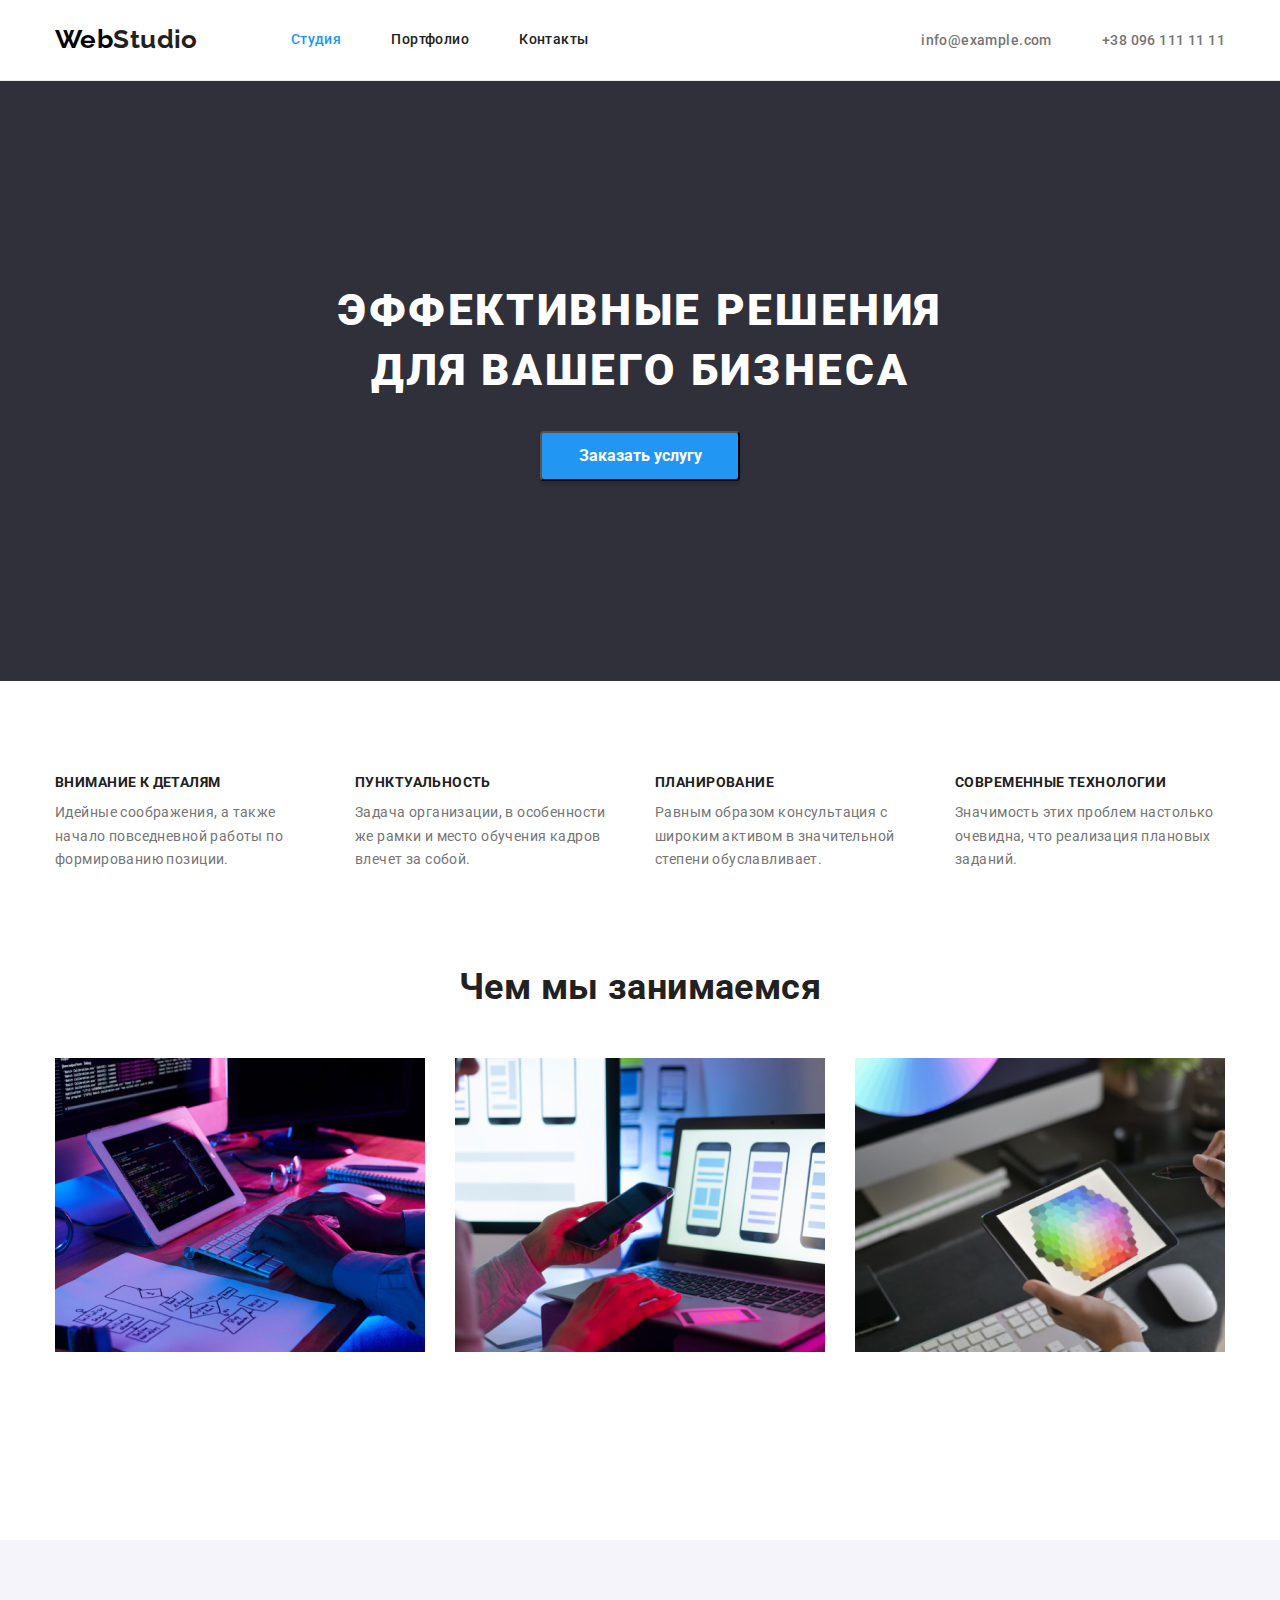
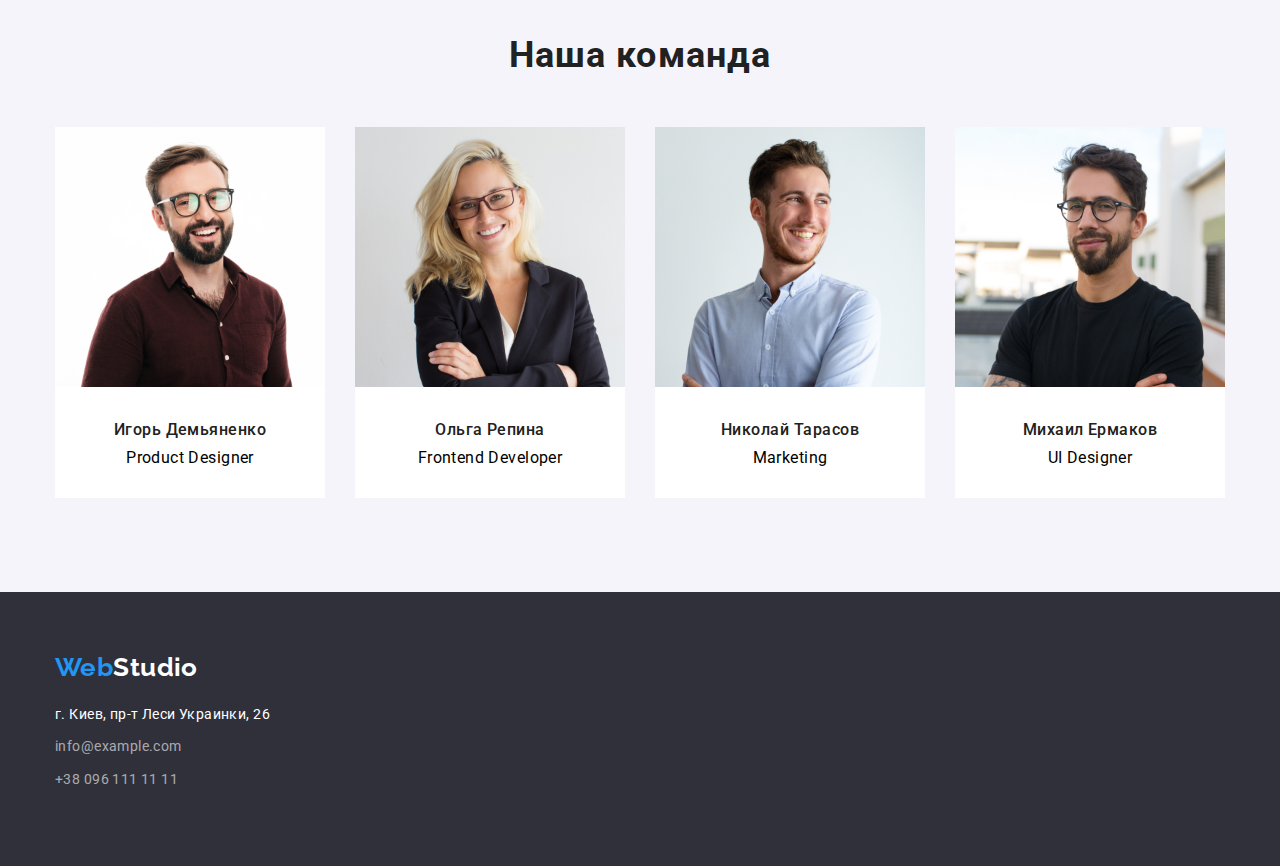
==== index.html @ 4a4449c1 "Add files via upload" ====
<!DOCTYPE html>
<html lang="ru">
  <head>
    <meta charset="UTF-8" />
    <meta http-equiv="X-UA-Compatible" content="IE=edge" />
    <meta name="viewport" content="width=device-width, initial-scale=1.0" />
    <!-- Favicon start -->
    <link rel="apple-touch-icon" sizes="57x57" href="./images/webstudio.png" />
    <link rel="apple-touch-icon" sizes="60x60" href="./images/webstudio.png" />
    <link rel="apple-touch-icon" sizes="72x72" href="./images/webstudio.png" />
    <link rel="apple-touch-icon" sizes="76x76" href="./images/webstudio.png" />
    <link rel="apple-touch-icon" sizes="114x114" href="./images/webstudio.png" />
    <link rel="apple-touch-icon" sizes="120x120" href="./images/webstudio.png" />
    <link rel="apple-touch-icon" sizes="144x144" href="./images/webstudio.png" />
    <link rel="apple-touch-icon" sizes="152x152" href="./images/webstudio.png" />
    <link rel="apple-touch-icon" sizes="180x180" href="./images/webstudio.png" />
    <link rel="icon" type="image/png" sizes="192x192" href="./images/webstudio.png" />
    <link rel="icon" type="image/png" sizes="32x32" href="./images/webstudio.png" />
    <link rel="icon" type="image/png" sizes="96x96" href="./images/webstudio.png" />
    <link rel="icon" type="image/png" sizes="16x16" href="./images/webstudio.png" />
    <link rel="manifest" href="/manifest.json" />
    <meta name="msapplication-TileColor" content="#ffffff" />
    <meta name="msapplication-TileImage" content="/ms-icon-144x144.png" />
    <meta name="theme-color" content="#ffffff" />
    <!-- Favicon end -->

    <link rel="preconnect" href="https://fonts.googleapis.com" />
    <link rel="preconnect" href="https://fonts.gstatic.com" crossorigin />

    <link
      rel="stylesheet"
      href="https://fonts.googleapis.com/css2?family=Raleway:wght@700&family=Roboto:wght@400;500;700;900&display=swap"
    />

    <link
      rel="stylesheet"
      href="https://cdnjs.cloudflare.com/ajax/libs/modern-normalize/1.1.0/modern-normalize.min.css"
      crossorigin="anonymous"
      referrerpolicy="no-referrer"
    />

    <link rel="stylesheet" href="./css/styles.css" />

    <title>WebStudio</title>
  </head>

  <body>
    <!-- Шапка сайта -->
    <header class="header">
      <div class="container main-container">
        <nav class="header-nav">
          <a href="./index.html" class="logo-link"> Web<span class="logo-accent">Studio</span> </a>

          <ul class="nav-list">
            <li class="nav-item-studio">
              <a href="./index.html" class="nav-link-studio"> Студия </a>
            </li>
            <li class="nav-item-portfolio">
              <a href="./portfolio.html" class="nav-link"> Портфолио </a>
            </li>
            <li class="nav-item-contacts">
              <a href="./index.html" class="nav-link"> Контакты </a>
            </li>
          </ul>
        </nav>

        <ul class="contacts-list">
          <li class="contacts-item-mail">
            <a href="mailto:info@devstudio.com" class="contacts-link-mail"> info@example.com </a>
          </li>
          <li class="contacts-item-tel">
            <a href="tel:+380961111111" class="contacts-link-tel"> +38 096 111 11 11 </a>
          </li>
        </ul>
      </div>
    </header>

    <main>
      <!--Hero-->
      <section class="hero">
        <div class="container">
          <h1 class="title">Эффективные решения для вашего бизнеса</h1>
          <button type="button" class="hero-button">Заказать услугу</button>
        </div>
      </section>

      <!--Особенности-->
      <section class="benefits">
        <div class="container">
          <h2 class="visually-hidden">Особенности</h2>
          <ul class="benefits-list">
            <li class="benefits-item">
              <h3 class="benefits-subtitle">Внимание к деталям</h3>
              <p class="benefits-text">
                Идейные соображения, а также начало повседневной работы по формированию позиции.
              </p>
            </li>
            <li class="benefits-item">
              <h3 class="benefits-subtitle">Пунктуальность</h3>
              <p class="benefits-text">
                Задача организации, в особенности же рамки и место обучения кадров влечет за собой.
              </p>
            </li>
            <li class="benefits-item">
              <h3 class="benefits-subtitle">Планирование</h3>
              <p class="benefits-text">
                Равным образом консультация с широким активом в значительной степени обуславливает.
              </p>
            </li>
            <li class="benefits-item">
              <h3 class="benefits-subtitle">Современные технологии</h3>
              <p class="benefits-text">
                Значимость этих проблем настолько очевидна, что реализация плановых заданий.
              </p>
            </li>
          </ul>
        </div>
      </section>
      <!--Чем мы занимаемся-->
      <section class="activity">
        <div class="container">
          <h2 class="title-activity">Чем мы занимаемся</h2>
          <ul class="activity-list">
            <li class="activity-item">
              <img
                class="services-img"
                src="./images/img1.jpg"
                alt="Работает на ноутбуке"
                width="370"
              />
            </li>
            <li class="activity-item">
              <img
                class="services-img"
                src="./images/img2.jpg"
                alt="Синхронизация смартфона с ноутом"
                width="370"
              />
            </li>
            <li class="activity-item">
              <img
                class="services-img"
                src="./images/img3.jpg"
                alt="Синхронизация планшета с ноутом"
                width="370"
              />
            </li>
          </ul>
        </div>
      </section>

      <!--Наша команда-->
      <section class="team">
        <div class="container-team">
          <h2 class="title-team">Наша команда</h2>
          <ul class="team-list">
            <li class="team-item-disigner">
              <img src="./images/img team 1.jpg" alt="Игорь Демьяненко" width="270" />
              <div class="team-persona">
                <h3 class="subtitle-team">Игорь Демьяненко</h3>
                <p class="text-team">Product Designer</p>
              </div>
            </li>
            <li class="team-item-developer">
              <img src="./images/img team 2.jpg" alt="Ольга Репина" width="270" />
              <div class="team-persona">
                <h3 class="subtitle-team">Ольга Репина</h3>
                <p class="text-team">Frontend Developer</p>
              </div>
            </li>
            <li class="team-item-marketing">
              <img src="./images/img team 3.jpg" alt="Николай Тарасов" width="270" />
              <div class="team-persona">
                <h3 class="subtitle-team">Николай Тарасов</h3>
                <p class="text-team">Marketing</p>
              </div>
            </li>
            <li class="team-item-ui">
              <img src="./images/img team 4.jpg" alt="Михаил Ермаков" width="270" />
              <div class="team-persona">
                <h3 class="subtitle-team">Михаил Ермаков</h3>
                <p class="text-team">UI Designer</p>
              </div>
            </li>
          </ul>
        </div>
      </section>
    </main>
    <!--Footer-->
    <footer class="footer">
      <div class="container">
        <a href="./index.html" class="logo-link-footer">
          Web<span class="logo-accent-footer">Studio</span>
        </a>
        <address>
          <ul class="footer-contact-list">
            <li class="footer-contact-item">
              <a
                href="https://bit.ly/3pXMvUd"
                class="contacts-adress"
                target="_blank"
                rel="noopener noreferrer"
                >г. Киев, пр-т Леси Украинки, 26</a
              >
            </li>
            <li class="link-mail-footer">
              <a href="mailto:info@devstudio.com" class="contacts-link-mail-footer"
                >info@example.com
              </a>
            </li>
            <li class="link-tel-footer">
              <a href="tel:+380961111111" class="contacts-link-tel-footer">+38 096 111 11 11</a>
            </li>
          </ul>
        </address>
      </div>
    </footer>
  </body>
</html>
---- css/styles.css ----
:root {
    /*Text colors*/
    --main-txt-clr: #757575;
    --title-txt-clr: #212121;
    --accent-color: #2196F3;
    --secondary-txt-clr: #2196F3;
    --bcg-color: #2F303A;
    --primary-letter-spacing: 0.03em;
    --secondary-letter-spacing: 0.02em;
    --hero-letter-spacing: 0.06em;
}

body {
    font-family: Roboto, sans-serif;
    color: var(--primary-text-color);
    background-color: #fff;
    font-size: 14px;
    letter-spacing: var(--primary-letter-spacing);
}

.visually-hidden {
    position: absolute;
    width: 1px;
    height: 1px;
    margin: -1px;
    border: 0;
    padding: 0;

    white-space: nowrap;
    clip-path: inset(100%);
    clip: rect(0 0 0 0);
    overflow: hidden;
}

.main-container {
    display: flex;
    align-items: center;
}


.logo-link {
    font-family: 'Raleway';
    font-style: normal;
    font-weight: 700;
    font-size: 26px;
    line-height: 1.2;
    color: var(--accent-color);

}

.logo-accent {
    color: var(--title-txt-clr);
}

.container>.logo {
    display: inline-block;
    margin-bottom: 20px;
}

.container {
    margin-left: auto;
    margin-right: auto;
    width: 1200px;
    padding-right: 15px;
    padding-left: 15px;
}

.header {
    border-bottom: 1px solid #ECECEC;
}

:list {
    margin: 0;
}

h,
p {
    margin: 0;
    padding-left: 0;
}

:link {
    text-decoration: none;
    color: currentColor;
}

:link:hover {
    color: white;
}

.nav-list {
    list-style: none;
    margin: 0;
    padding: 0;

}



.nav-link {
    font-weight: 500;
    font-size: 14px;
    line-height: 1.14;
    color: var(--title-txt-clr);

}

.nav-link:hover {
    font-weight: 500;
    font-size: 14px;
    line-height: 1.14;
    color: var(--accent-color);
}

.nav-link:focus {
    font-weight: 500;
    font-size: 14px;
    line-height: 1.14;
    color: var(--accent-color);
}

.nav-link.current {
    font-weight: 500;
    font-size: 14px;
    line-height: 1.14;
    color: var(--accent-color);
}

.nav-link :active {
    font-weight: 500;
    font-size: 14px;
    line-height: 1.14;
    color: var(--accent-color);

}

.nav-link-studio {
    font-weight: 500;
    font-size: 14px;
    line-height: 1.14;
    color: var(--accent-color)
}

.nav-link-portfolio {
    font-weight: 500;
    font-size: 14px;
    line-height: 1.14;
    color: var(--accent-color)
}


.contacts-link-mail {
    font-weight: 500;
    font-size: 14px;
    line-height: 1.14;
    color: var(--main-txt-clr);
}

.contacts-link-mail:hover {
    color: var(--accent-color);
}


.contacts-link-tel {
    font-weight: 500;
    font-size: 14px;
    line-height: 1.14px;
    color: var(--main-txt-clr);
}

.contacts-link-tel:hover {
    color: var(--accent-color);
}

.header-nav {
    display: flex;
    align-items: center;
}

.nav-list {
    display: flex;
    margin-left: 93px;
}

.nav-item-portfolio {
    display: block;
    margin-left: 50px;
}

.nav-item-contacts {
    display: block;
    margin-left: 50px;
}

.contacts-item-tel {
    display: block;
    margin-left: 50px;
}

/*.nav-item-studio,
.nav-item-portfolio,
.nav-item-contacts,
.contacts-item-mail,
.contacts-item-tel {
    display: block;
    margin-top: 32px;
    margin-bottom: 32px;
}*/

.nav-link-studio,
.nav-link-portfolio,
.nav-link {
    display: block;
    padding-top: 32px;
    padding-bottom: 32px;
}


.nav-link-studio,
.nav-link .contacts-link-mail {
    display: block;
    padding-top: 32px;
    padding-bottom: 32px;
    margin-left: 0;
}

.contacts-list {
    list-style: none;
    margin: 0;
}

.contacts-list {
    display: flex;
    margin-left: auto;

}

.contacts,
.hero {
    background: var(--bcg-color);
}


.title {
    margin: 0 auto 30px;

    font-family: 'Roboto';
    font-style: normal;
    font-weight: 900;
    font-size: 44px;
    line-height: 1.36;
    text-align: center;
    letter-spacing: 0.06em;
    text-transform: uppercase;
    letter-spacing: var(--hero-letter-spacing);
    color: #FFFFFF;
    max-width: 696px;
}

.hero-button {

    cursor: pointer;
}

.hero-button:focus,
.hero-button:hover {
    background-color: #188CE8;
}

.hero {
    padding: 200px 0px;
    text-align: center;
}



.team-list,
.activity-list,
.benefits-list {
    padding: 0;
    margin: 0;
    list-style: none;
}

.team-list,
.activity-list,
.benefits-list {
    display: flex;

}

.team-list {
    margin-left: 215px;
    margin-right: 215px;

}

.team-item {
    margin-left: 30px;
}


.hero-button {

    width: 200px;
    height: 50px;
    left: 700px;
    top: 430px;
    font-weight: 700;
    font-size: 16px;
    line-height: 1.88;
    color: #FFFFFF;
    background: var(--accent-color);
    box-shadow: 0px 4px 4px rgba(0, 0, 0, 0.15);
    border-radius: 4px;

}

h3 {
    margin-top: 0;
    margin-bottom: 0;
}

.benefits-list {
    padding: 0;
    margin: 0;
    list-style: none;

}

.benefits-subtitle {
    font-weight: 700;
    font-size: 14px;
    line-height: 1.14;
    color: var(--title-txt-clr);
    text-transform: uppercase;

}

.benefits-text {

    font-weight: 400;
    font-size: 14px;
    line-height: 1.7;
    color: var(--main-txt-clr);
    background: #FFFFFF;
}


.benefits-list .benefits-item {
    width: 270px;
}

.benefits-item {
    margin-left: 30px;

}


.benefits-list> :nth-child(1) {
    margin-left: 0px;
}

.benefits-list {
    display: flex;
}

.benefits-subtitle {
    margin-top: 0px;
    margin-bottom: 10px;
}


.activity-list {
    list-style: none;
}

.title-activity {
    margin-bottom: 50px;
    margin-top: 0;
    font-weight: 700;
    font-size: 36px;
    line-height: 1.17;
    text-align: center;
    color: var(--title-txt-clr);
}

.activity-list {
    display: flex;
    justify-content: center;
    margin-bottom: 94px;
    margin-top: 50px;
}



.activity {
    padding-bottom: 94px;
}

.title-activity {
    display: block;
    margin-top: 0;
    margin-bottom: 0;
}


.activity .nav-item+.nav-item,
.activity-item+.activity-item,
.activity+.activity {
    margin-left: 30px;
}


.activity-item {
    width: calc((100% - 60px) /3);
}

.services-img {
    display: block;
}


.conteyner-portfolio-poster {
    padding: 24px 24px;
    border-bottom: 1px solid #EEEEEE;
    border-right: 1px solid #EEEEEE;
    border-left: 1px solid #EEEEEE;
    margin-top: 0;
}

.portfolio-poster {
    display: block;
    justify-content: center;
}

.team-persona {
    padding-top: 30px;
    padding-bottom: 30px;
    padding-left: 5px;
    padding-right: 5px;
}

.team {
    background: #F5F4FA;
    padding-bottom: 94px;
    padding-top: 94px;




}

.team-list {
    list-style: none;
}

.team-list {
    display: flex;
    justify-content: center;
    align-items: center;
    margin-top: 50px;

}


.title-team {
    margin-bottom: 0px;
    margin-top: 0;
    font-weight: 700;
    font-size: 36px;
    line-height: 1.17;
    text-align: center;
    letter-spacing: 0.03em;
    color: var(--title-txt-clr);
}



.subtitle-team {
    margin-top: 0;
    margin-bottom: 10px;
}

.subtitle-team {
    display: block;
}

.subtitle-team {
    margin-top: 0;
    margin-bottom: 10px;
    font-weight: 500;
    font-size: 16px;
    line-height: 1.19;
    letter-spacing: 0.03em;
    text-align: center;
    color: var(--title-txt-clr);
}


.team-item {
    font-weight: 400;
    font-size: 16px;
    line-height: 1.19;
    color: var(--main-txt-clr);
    background: #FFFFFF;
    text-align: center;
}

.team-item {
    width: calc((100% - 90px) / 4);
    background-color: #FFFFFF;
}

.team-item-disigner {
    margin-left: 0;
    background-color: #FFFFFF;
}

.team-item-developer {
    display: block;
    margin-left: 30px;
    background-color: #FFFFFF;
}

.team-item-marketing {
    display: block;
    margin-left: 30px;
    background-color: #FFFFFF;
}

.team-item-ui {
    display: block;
    margin-left: 30px;
    background-color: #FFFFFF;

}

.text-team {
    margin-top: 0;

    font-size: 16px;
    line-height: 1.18;
    text-align: center;
}

.footer {
    padding-top: 60px;
    padding-bottom: 60px;
}

.footer {
    background: #2F303A;
}

.footer-contact {
    display: inline-block;
}

.benefits-text,
.footer-contact.list {
    line-height: 1.71;
}

.benefits-text {
    margin-top: 0;
    margin-bottom: 0;
}

.benefits {
    padding-top: 94px;
    padding-bottom: 94px;
}


h1 {
    margin: 0;
}

.logo-link-footer {
    font-family: 'Raleway';
    font-style: normal;
    font-weight: 700;
    font-size: 26px;
    line-height: 1.19;
    color: var(--accent-color);
}

.logo-accent-footer {
    font-family: 'Raleway';
    font-style: normal;
    font-weight: 700;
    font-size: 26px;
    line-height: 1.19;
    color: #FFFFFF;
}

address {
    font-style: normal;
}


.footer-contact-list {
    list-style: none;
    padding: 0;

}



.footer-contact-item {
    display: block;
    margin-top: 20px;

}

.contacts-adress {

    font-weight: 400;
    font-size: 14px;
    line-height: 1.71;
    color: #FFFFFF;

}

.contacts-link-mail-footer {
    font-weight: 400;
    font-size: 14px;
    line-height: 1.71;
    color: rgba(255, 255, 255, 0.6);
}

.contacts-link-tel-footer {
    font-weight: 400;
    font-size: 14px;
    line-height: 1.71;
    color: rgba(255, 255, 255, 0.6);
}

.link-mail-footer {
    margin-bottom: 9px;
    margin-top: 9px;
}

.contacts-link-tel-footer:hover {
    color: var(--accent-color);
}

.contacts-link-mail-footer:hover {
    color: var(--accent-color);
}

.main {
    background: #FFFFFF;
}

.menu-nav-list {
    list-style: none;

}


.button-filters-all,
.button-filters-sites,
.button-filters-programs,
.button-filters-design,
.button-filters-marketing {
    display: block;
    border-radius: 4px;
    padding: 6px 22px;
    border-color: #F5F4FA;

    font-family: 'Roboto';
    font-weight: 500;
    font-size: 16px;
    line-height: 1.63;
    color: var(--primary-text-color);
    text-align: center;
    letter-spacing: 0.03em;
    letter-spacing: var(--primary-letter-spacing);
    background-color: #F5F4FA;

    cursor: pointer;
}


.button-filters-all:hover,
.button-filters-all:focus {
    color: #FFFFFF;
    background: var(--accent-color);
}

.button-filters-sites:hover,
.button-filters-sites:focus {
    color: #FFFFFF;
    background: var(--accent-color);
}

.button-filters-programs:hover,
.button-filters-programs:focus {
    color: #FFFFFF;
    background: var(--accent-color);
}

.button-filters-design:hover,
.button-filters-design:focus {
    color: #FFFFFF;
    background: var(--accent-color);
}

.button-filters-marketing:hover,
.button-filters-marketing:focus {
    color: #FFFFFF;
    background: var(--accent-color);
}



.conteyner-portfolio-poster {
    background: #FFFFFF;
}

.menu-nav-list {
    display: flex;
    justify-content: center;
    align-items: center;
    margin-top: 100px;

}

.button-filters-sites {
    margin-left: 8px;
}

.button-filters-programs {
    margin-left: 8px;
}

.button-filters-design {
    margin-left: 8px;
}

.button-filters-marketing {
    margin-left: 8px;
}


.button-filters-all,
.button-filters-sites,
.button-filters-programs,
.button-filters-design,
.button-filters-marketing {
    margin-bottom: 56px;
}

.button-filters-all {
    margin-left: 0px;
}

.portfolio-list {
    list-style: none;
    margin: 0;
    padding: 0;
}

.portfolio-poster {
    width: 100%;
}

.portfolio-subtitle {
    font-weight: 700;
    margin-top: 20px;
    margin-bottom: 4px;
    font-size: 18px;
    line-height: 2;
    color: var(--title-txt-clr);
    letter-spacing: var(--hero-letter-spacing);
}



.portfolio-text {
    margin-top: 0;
    margin-bottom: 20px;
    font-weight: 400;
    font-size: 16px;
    line-height: 1.88;
    color: var(--main-txt-clr);
}



.team-persona {
    padding-top: 30px;
    padding-bottom: 30px;
    padding-left: 5px;
    padding-right: 5px;
}



.main-container {
    display: flex;
    align-items: center;
}

.portfolio-list {
    display: flex;
    flex-wrap: wrap;


}

.portfolio-list {
    max-width: 1170px;
    margin-bottom: 94px;
    margin-left: auto;
    margin-right: auto;

}

.portfolio-item {
    width: calc((100% - 60px) / 3);
    margin-right: 30px;
    margin-bottom: 30px;

}

.portfolio-item:nth-child(3n) {
    margin-right: 0px;
}

.portfolio-item:nth-last-child(-n + 3) {
    margin-bottom: 0px;
}
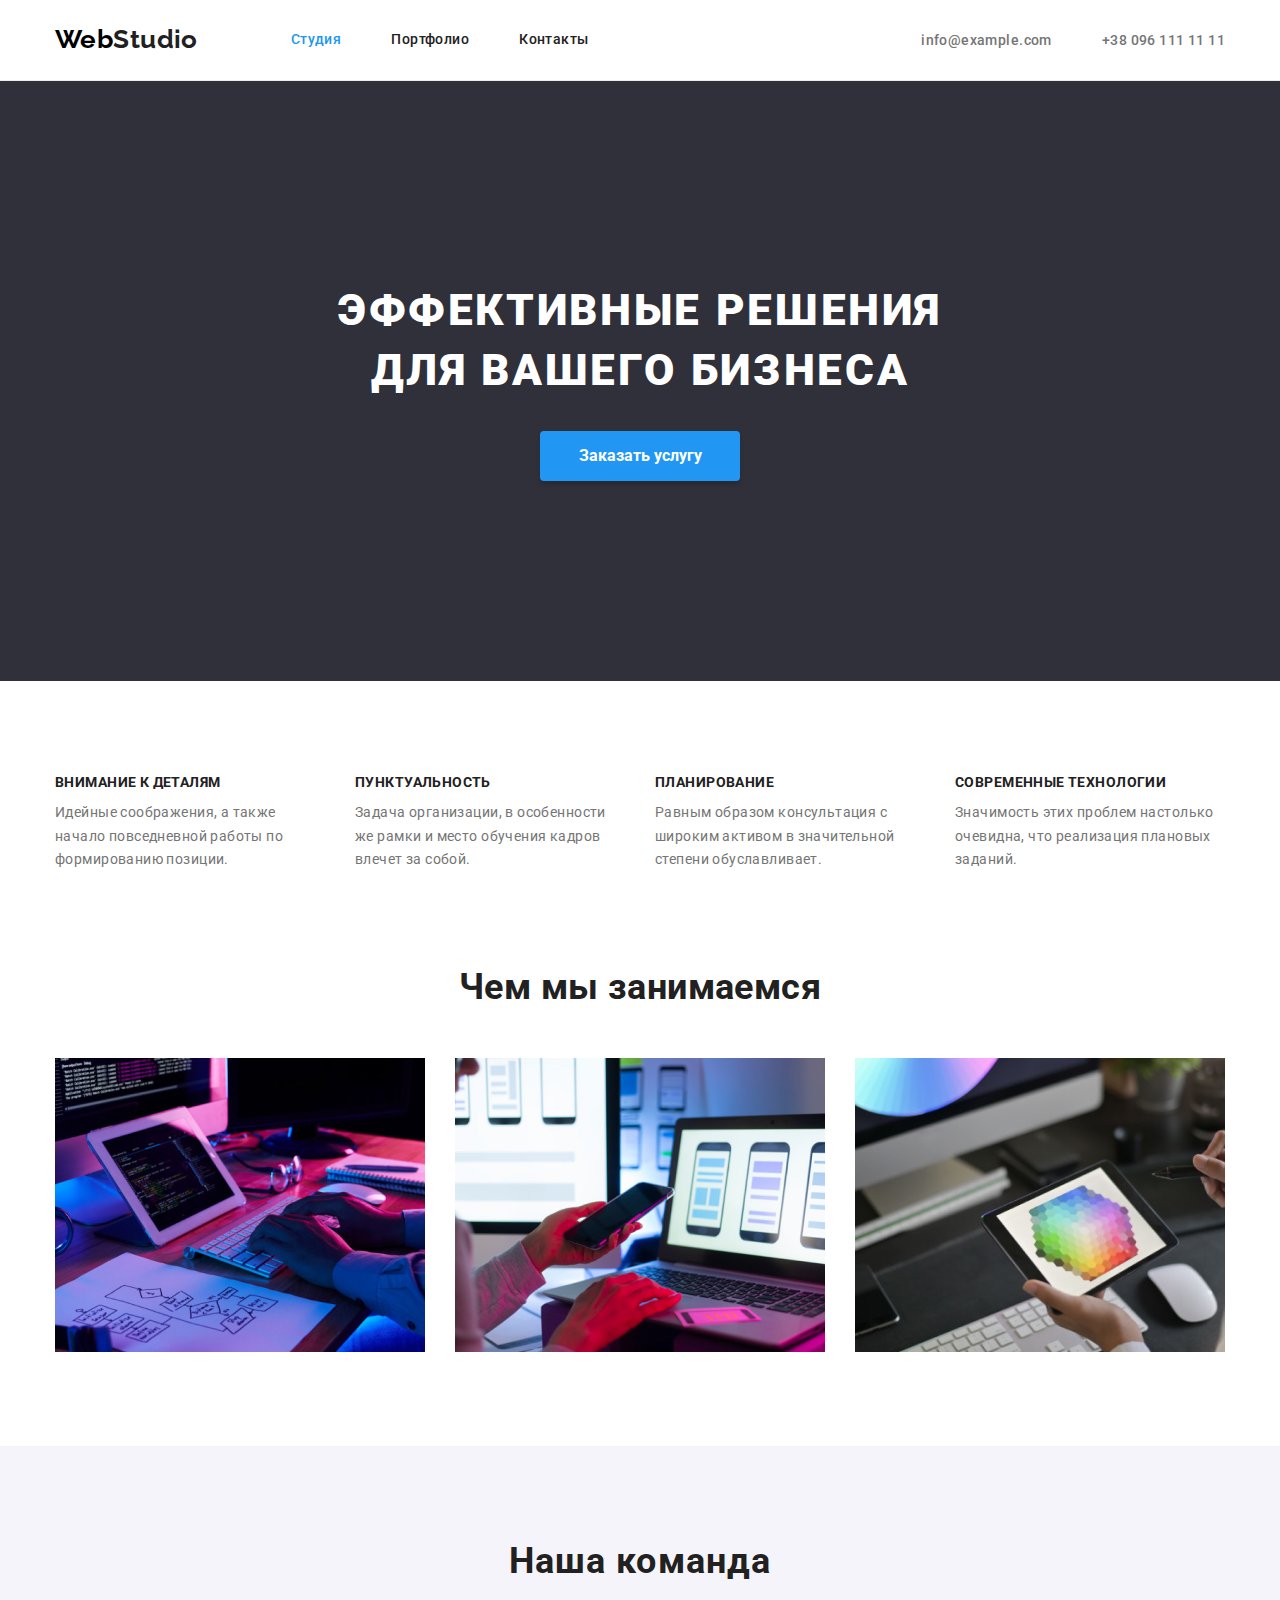
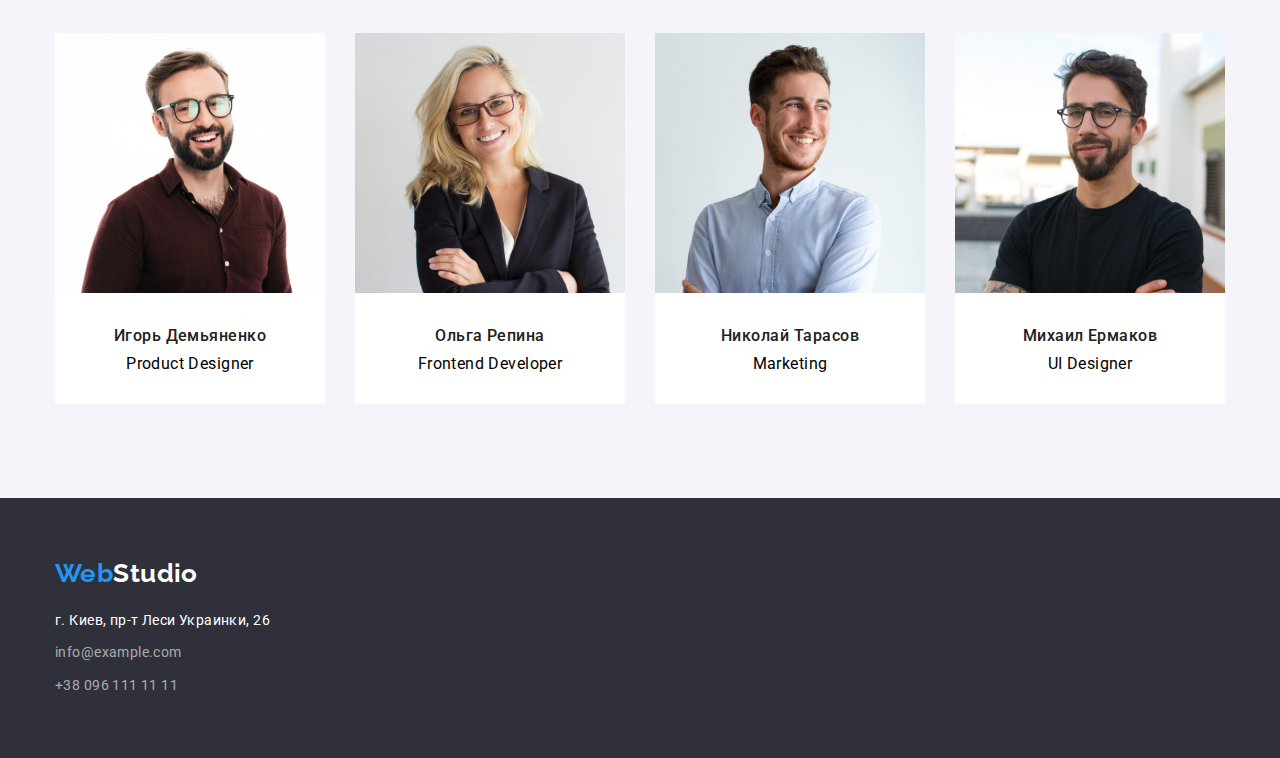
==== commit 184719e3: "Add files via upload" ====
--- a/index.html
+++ b/index.html
@@ -151,7 +151,7 @@
 
       <!--Наша команда-->
       <section class="team">
-        <div class="container-team">
+        <div class="container">
           <h2 class="title-team">Наша команда</h2>
           <ul class="team-list">
             <li class="team-item-disigner">
--- a/css/styles.css
+++ b/css/styles.css
@@ -226,6 +226,7 @@
 
 .contacts-list {
     list-style: none;
+    padding: 0;
     margin: 0;
 }
 
@@ -258,7 +259,7 @@
 }
 
 .hero-button {
-
+    border: none;
     cursor: pointer;
 }
 
@@ -388,7 +389,7 @@
 .activity-list {
     display: flex;
     justify-content: center;
-    margin-bottom: 94px;
+    margin-bottom: 0px;
     margin-top: 50px;
 }
 
@@ -460,6 +461,8 @@
     justify-content: center;
     align-items: center;
     margin-top: 50px;
+    margin-bottom: 0;
+
 
 }
 
@@ -478,11 +481,6 @@
 
 
 .subtitle-team {
-    margin-top: 0;
-    margin-bottom: 10px;
-}
-
-.subtitle-team {
     display: block;
 }
 
@@ -538,6 +536,7 @@
 
 .text-team {
     margin-top: 0;
+    margin-bottom: 0;
 
     font-size: 16px;
     line-height: 1.18;
@@ -597,12 +596,14 @@
 
 address {
     font-style: normal;
+    margin-top: 20px;
 }
 
 
 .footer-contact-list {
     list-style: none;
     padding: 0;
+    margin: 0;
 
 }
 
@@ -611,6 +612,7 @@
 .footer-contact-item {
     display: block;
     margin-top: 20px;
+    list-style: none;
 
 }
 
@@ -725,23 +727,24 @@
     justify-content: center;
     align-items: center;
     margin-top: 100px;
+    margin-bottom: 50px;
 
 }
 
 .button-filters-sites {
-    margin-left: 8px;
+    margin-left: 0px;
 }
 
 .button-filters-programs {
-    margin-left: 8px;
+    margin-left: 0px;
 }
 
 .button-filters-design {
-    margin-left: 8px;
+    margin-left: 0px;
 }
 
 .button-filters-marketing {
-    margin-left: 8px;
+    margin-left: 0px;
 }
 
 
@@ -750,7 +753,8 @@
 .button-filters-programs,
 .button-filters-design,
 .button-filters-marketing {
-    margin-bottom: 56px;
+    margin-bottom: 0px;
+    margin-left: 8px;
 }
 
 .button-filters-all {
@@ -759,7 +763,7 @@
 
 .portfolio-list {
     list-style: none;
-    margin: 0;
+    margin-top: 56px;
     padding: 0;
 }
 
